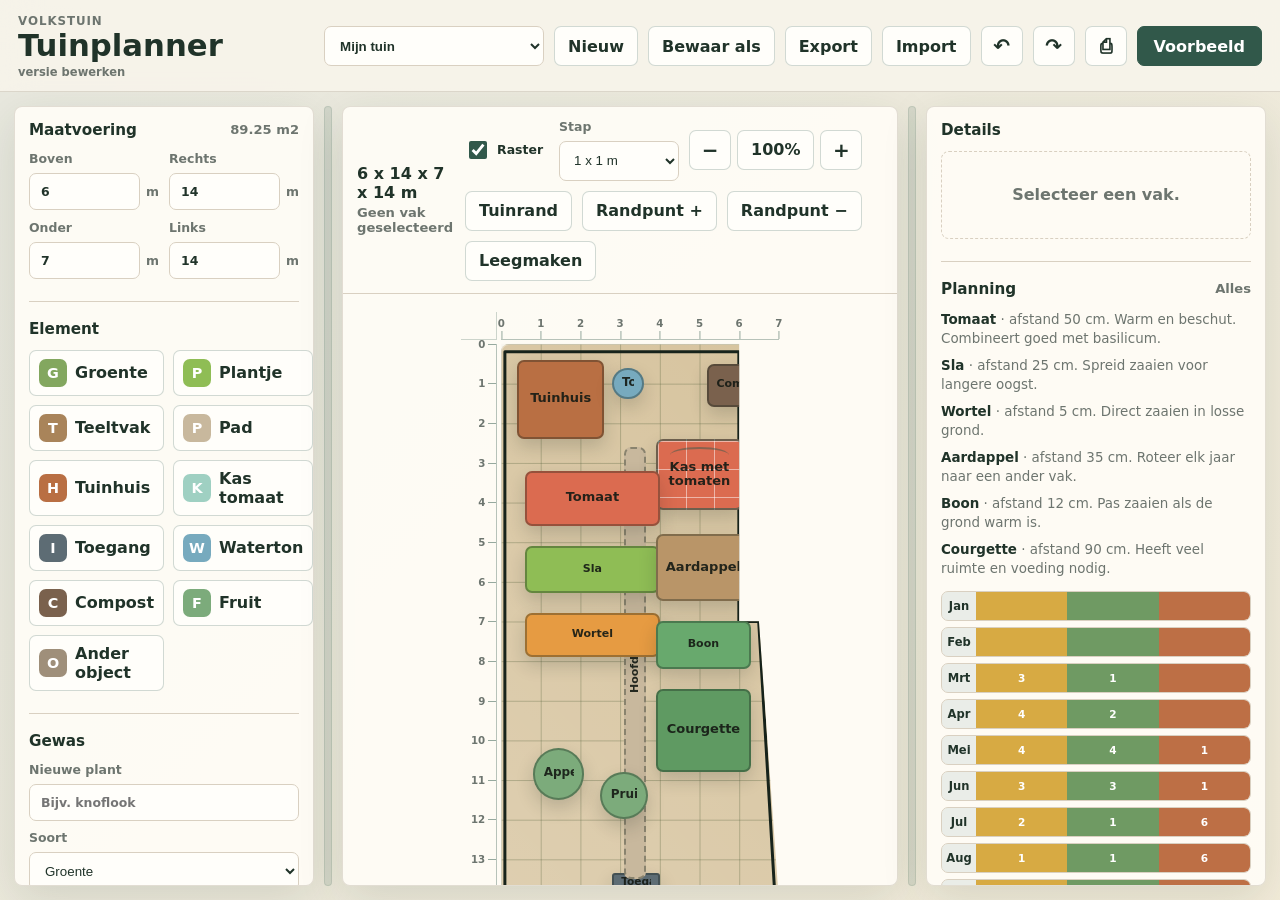
==== index.html @ d7f2db26 "Add files via upload" ====
<!doctype html>
<html lang="nl">
  <head>
    <meta charset="utf-8">
    <meta name="viewport" content="width=device-width, initial-scale=1, viewport-fit=cover">
    <meta http-equiv="Cache-Control" content="no-store">
    <meta name="apple-mobile-web-app-capable" content="yes">
    <meta name="apple-mobile-web-app-title" content="Tuinplanner">
    <meta name="theme-color" content="#31584a">
    <title>Tuinplanner</title>
    <link rel="manifest" href="manifest.webmanifest">
    <link rel="stylesheet" href="styles.css?v=20260614-ipad-startup-warning">
  </head>
  <body class="no-js">
    <div class="app">
      <header class="topbar">
        <div>
          <p class="eyebrow">Volkstuin</p>
          <h1>Tuinplanner</h1>
          <span class="version-label">versie bewerken</span>
        </div>
        <div class="top-actions">
          <select id="designSelect" class="design-select" aria-label="Ontwerp kiezen"></select>
          <button class="ghost-button" id="newDesignBtn">Nieuw</button>
          <button class="ghost-button" id="saveAsBtn">Bewaar als</button>
          <button class="ghost-button" id="exportBtn">Export</button>
          <button class="ghost-button" id="importBtn">Import</button>
          <input id="importFile" type="file" accept="application/json,.json" hidden>
          <button class="icon-button" id="undoBtn" title="Ongedaan maken" aria-label="Ongedaan maken">↶</button>
          <button class="icon-button" id="redoBtn" title="Opnieuw" aria-label="Opnieuw">↷</button>
          <button class="icon-button" id="printBtn" title="Afdrukken" aria-label="Afdrukken">⎙</button>
          <button class="primary-button" id="sampleBtn">Voorbeeld</button>
        </div>
      </header>

      <div class="runtime-warning" id="runtimeWarning">
        Deze weergave is alleen een voorvertoning. De planner kan hier niet goed bewerken. Open de app in Safari via een webadres om maatvoering, basisvormen en lijsten te gebruiken.
      </div>

      <main class="workspace">
        <aside class="panel tools-panel" aria-label="Gereedschap">
          <section>
            <div class="section-head">
              <h2>Maatvoering</h2>
              <span id="areaLabel">0 m2</span>
            </div>
            <div class="field-grid">
              <label>
                Boven
                <span>
                  <input id="gardenTop" type="number" min="1" max="60" step="0.5" value="6">
                  m
                </span>
              </label>
              <label>
                Rechts
                <span>
                  <input id="gardenRight" type="number" min="1" max="80" step="0.5" value="14">
                  m
                </span>
              </label>
              <label>
                Onder
                <span>
                  <input id="gardenBottom" type="number" min="1" max="60" step="0.5" value="7">
                  m
                </span>
              </label>
              <label>
                Links
                <span>
                  <input id="gardenLeft" type="number" min="1" max="80" step="0.5" value="14">
                  m
                </span>
              </label>
            </div>
          </section>

          <section>
            <div class="section-head">
              <h2>Element</h2>
            </div>
            <div class="tool-grid" id="toolGrid"></div>
          </section>

          <section>
            <div class="section-head">
              <h2>Gewas</h2>
            </div>
            <div class="add-crop">
              <label>
                Nieuwe plant
                <input id="newCropName" type="text" placeholder="Bijv. knoflook">
              </label>
              <label>
                Soort
                <select id="newCropKind">
                  <option value="crop">Groente</option>
                  <option value="fruit">Fruit</option>
                  <option value="herb">Kruid</option>
                </select>
              </label>
              <div class="field-grid">
                <label>
                  Zaaien
                  <input id="newCropSow" type="text" placeholder="3-4">
                </label>
                <label>
                  Oogst
                  <input id="newCropHarvest" type="text" placeholder="7-8">
                </label>
              </div>
              <button id="addCropBtn" class="ghost-button">Voeg toe</button>
            </div>
            <h3 class="list-title">Groente</h3>
            <div class="crop-list" id="cropList"></div>
          </section>

          <section>
            <div class="section-head">
              <h2>Fruit</h2>
            </div>
            <div class="crop-list fruit-list" id="fruitList"></div>
          </section>

          <section>
            <div class="section-head">
              <h2>Kruiden</h2>
            </div>
            <div class="crop-list herb-list" id="herbList"></div>
          </section>
        </aside>

        <div class="splitter splitter-left" id="leftSplitter" aria-hidden="true"></div>

        <section class="canvas-panel">
          <div class="board-toolbar">
            <div>
              <strong id="gardenTitle">Moestuin</strong>
              <span id="selectionSummary">Geen vak geselecteerd</span>
            </div>
            <div class="board-actions">
              <label class="toggle">
                <input id="snapToggle" type="checkbox" checked>
                <span>Raster</span>
              </label>
              <label class="select-label">
                Stap
                <select id="gridSize">
                  <option value="2x1">2 x 1 m</option>
                  <option value="1x1" selected>1 x 1 m</option>
                  <option value="0.5x0.5">0,5 x 0,5 m</option>
                </select>
              </label>
              <div class="zoom-controls" aria-label="Zoom">
                <button id="zoomOutBtn" class="icon-button" title="Uitzoomen" aria-label="Uitzoomen">−</button>
                <button id="zoomResetBtn" class="ghost-button">100%</button>
                <button id="zoomInBtn" class="icon-button" title="Inzoomen" aria-label="Inzoomen">+</button>
              </div>
              <button id="boundaryEditBtn" class="ghost-button" type="button">Tuinrand</button>
              <button id="addBoundaryPointBtn" class="ghost-button">Randpunt +</button>
              <button id="removeBoundaryPointBtn" class="ghost-button">Randpunt −</button>
              <button id="clearBtn" class="ghost-button">Leegmaken</button>
            </div>
          </div>
          <div class="board-shell">
            <div class="board-measure">
              <div class="ruler-corner"></div>
              <div id="rulerTop" class="ruler ruler-top" aria-hidden="true"></div>
              <div id="rulerLeft" class="ruler ruler-left" aria-hidden="true"></div>
              <div id="gardenBoard" class="garden-board" aria-label="Tuinontwerp"></div>
            </div>
            <div id="printTitle" class="print-title" aria-hidden="true">Tuinplanner</div>
          </div>
        </section>

        <div class="splitter splitter-right" id="rightSplitter" aria-hidden="true"></div>

        <aside class="panel details-panel" aria-label="Details">
          <section>
            <div class="section-head">
              <h2>Details</h2>
            </div>
            <div id="emptyDetails" class="empty-state">Selecteer een vak.</div>
            <div id="detailsForm" class="details-form" hidden>
              <label>
                Naam
                <input id="itemLabel" type="text">
              </label>
              <div class="field-grid">
                <label>
                  X
                  <span><input id="itemX" type="number" min="0" step="0.1"> m</span>
                </label>
                <label>
                  Y
                  <span><input id="itemY" type="number" min="0" step="0.1"> m</span>
                </label>
                <label>
                  Breedte
                  <span><input id="itemW" type="number" min="0.1" step="0.1"> m</span>
                </label>
                <label>
                  Lengte
                  <span><input id="itemH" type="number" min="0.1" step="0.1"> m</span>
                </label>
                <label>
                  Hoek
                  <span><input id="itemRotation" type="number" step="1"> °</span>
                </label>
                <label>
                  Kleur
                  <input id="itemColor" type="color">
                </label>
                <label>
                  Vorm
                  <select id="itemShape">
                    <option value="rect">Rechthoek</option>
                    <option value="circle">Rond</option>
                    <option value="triangle">Driehoek</option>
                    <option value="free">Vrije vorm</option>
                    <option value="greenhouse">Kas</option>
                  </select>
                </label>
              </div>
              <div class="freeform-actions">
                <button id="addPointBtn" class="ghost-button">Punt erbij</button>
                <button id="removePointBtn" class="ghost-button">Punt weg</button>
                <button id="drawShapeBtn" class="ghost-button">Teken vorm</button>
              </div>
              <label>
                Notities
                <textarea id="itemNotes" rows="3"></textarea>
              </label>
              <button id="openGreenhouseBtn" class="primary-button" hidden>Open kas</button>
              <details class="actions-menu">
                <summary>Bewerken</summary>
                <div class="rotation-controls">
                  <button id="rotateLeftBtn" class="ghost-button">-5°</button>
                  <button id="rotateBtn" class="ghost-button">+90°</button>
                  <button id="rotateRightBtn" class="ghost-button">+5°</button>
                </div>
                <div class="parallel-controls">
                  <button id="parallelTopBtn" class="ghost-button">Boven</button>
                  <button id="parallelLeftBtn" class="ghost-button">Links</button>
                  <button id="parallelRightBtn" class="ghost-button">Rechts</button>
                  <button id="parallelBottomBtn" class="ghost-button">Onder</button>
                </div>
                <div class="detail-actions">
                  <button id="copyBtn" class="ghost-button">Kopieer</button>
                  <button id="cutBtn" class="ghost-button">Knip</button>
                  <button id="pasteBtn" class="ghost-button">Plak</button>
                  <button id="duplicateBtn" class="ghost-button">Dupliceer</button>
                  <button id="deleteBtn" class="danger-button">Verwijder</button>
                </div>
              </details>
              <div class="shortcut-note">
                ⌘Z · ⇧⌘Z · ⌘C · ⌘X · ⌘V
              </div>
            </div>
          </section>

          <section>
            <div class="section-head">
              <h2>Planning</h2>
              <span id="planningMode">Alles</span>
            </div>
            <div id="cropInfo" class="crop-info"></div>
            <div class="calendar" id="calendar"></div>
          </section>
        </aside>
      </main>
    </div>

    <div id="greenhouseModal" class="modal-backdrop" hidden>
      <section class="greenhouse-window" aria-label="Kasindeling">
        <header class="modal-head">
          <div>
            <p class="eyebrow">Kas</p>
            <h2 id="greenhouseTitle">Kasindeling</h2>
          </div>
          <button class="icon-button" id="closeGreenhouseBtn" title="Sluiten" aria-label="Sluiten">×</button>
        </header>
        <div class="greenhouse-body">
          <aside class="greenhouse-tools">
            <div class="section-head">
              <h2>Planten</h2>
            </div>
            <div id="greenhouseCropList" class="crop-list"></div>
            <div class="detail-actions">
              <button id="deleteGreenhousePlantBtn" class="danger-button">Verwijder plant</button>
            </div>
          </aside>
          <div class="greenhouse-board-wrap">
            <div id="greenhouseBoard" class="greenhouse-board" aria-label="Kasbord"></div>
          </div>
        </div>
      </section>
    </div>

    <script src="app.js?v=20260614-ipad-startup-warning"></script>
  </body>
</html>
---- styles.css ----
:root {
  --paper: #f7f4eb;
  --panel: #fffdf7;
  --ink: #203329;
  --muted: #6d756f;
  --line: #d9d0c1;
  --green: #31584a;
  --green-2: #6f9a63;
  --clay: #bd6f45;
  --water: #5c94a8;
  --gold: #d7aa43;
  --danger: #a23a2c;
  --shadow: 0 14px 45px rgba(32, 51, 41, 0.13);
}

* {
  box-sizing: border-box;
}

[hidden] {
  display: none !important;
}

html,
body {
  height: 100%;
}

body {
  margin: 0;
  background:
    linear-gradient(135deg, rgba(49, 88, 74, 0.08), rgba(215, 170, 67, 0.1)),
    var(--paper);
  color: var(--ink);
  font-family: Inter, ui-sans-serif, system-ui, -apple-system, BlinkMacSystemFont, "Segoe UI", sans-serif;
  letter-spacing: 0;
  overflow: hidden;
}

button,
input,
textarea {
  font: inherit;
}

button {
  touch-action: manipulation;
  -webkit-user-select: none;
  user-select: none;
}

.app {
  height: 100%;
  display: grid;
  grid-template-rows: auto auto 1fr;
}

.runtime-warning {
  margin: 10px max(14px, env(safe-area-inset-right)) 0 max(14px, env(safe-area-inset-left));
  padding: 12px 14px;
  border: 1px solid rgba(162, 58, 44, 0.24);
  border-radius: 8px;
  background: #fff3df;
  color: #653023;
  font-size: 0.9rem;
  font-weight: 800;
}

.js-ready .runtime-warning {
  display: none;
}

.topbar {
  min-height: 78px;
  padding: 14px max(18px, env(safe-area-inset-left)) 12px max(18px, env(safe-area-inset-right));
  display: flex;
  align-items: center;
  justify-content: space-between;
  gap: 18px;
  background: rgba(247, 244, 235, 0.88);
  border-bottom: 1px solid rgba(99, 82, 63, 0.18);
  backdrop-filter: blur(18px);
}

.eyebrow {
  margin: 0 0 2px;
  color: var(--muted);
  font-size: 0.74rem;
  text-transform: uppercase;
  font-weight: 800;
  letter-spacing: 0.08em;
}

.version-label {
  display: block;
  margin-top: 4px;
  color: var(--muted);
  font-size: 0.72rem;
  font-weight: 800;
}

h1,
h2 {
  margin: 0;
  letter-spacing: 0;
}

h1 {
  font-size: clamp(1.55rem, 2.4vw, 2.3rem);
  line-height: 1;
}

h2 {
  font-size: 0.95rem;
}

.list-title {
  margin: 14px 0 9px;
  color: var(--muted);
  font-size: 0.78rem;
  text-transform: uppercase;
  font-weight: 850;
  letter-spacing: 0.06em;
}

.top-actions,
.board-actions,
.detail-actions,
.rotation-controls,
.parallel-controls {
  display: flex;
  align-items: center;
  gap: 10px;
  flex-wrap: wrap;
}

.zoom-controls {
  display: flex;
  align-items: center;
  gap: 6px;
}

.ghost-button[data-active="true"] {
  border-color: #17231b;
  background: #31584a;
  color: #fffdf7;
}

.zoom-controls .ghost-button {
  min-width: 62px;
}

.workspace {
  min-height: 0;
  display: grid;
  grid-template-columns: minmax(220px, var(--tools-width, 300px)) 8px minmax(420px, 1fr) 8px minmax(240px, var(--details-width, 340px));
  gap: 10px;
  padding: 14px max(14px, env(safe-area-inset-right)) max(14px, env(safe-area-inset-bottom)) max(14px, env(safe-area-inset-left));
}

.panel,
.canvas-panel {
  min-height: 0;
  background: rgba(255, 253, 247, 0.9);
  border: 1px solid rgba(99, 82, 63, 0.18);
  box-shadow: var(--shadow);
}

.panel {
  border-radius: 8px;
  overflow: auto;
  padding: 14px;
}

.panel section + section {
  margin-top: 22px;
  padding-top: 18px;
  border-top: 1px solid var(--line);
}

.canvas-panel {
  border-radius: 8px;
  display: grid;
  grid-template-rows: auto 1fr;
  overflow: hidden;
}

.splitter {
  align-self: stretch;
  border-radius: 8px;
  background: rgba(49, 88, 74, 0.12);
  border: 1px solid rgba(49, 88, 74, 0.12);
  cursor: col-resize;
  touch-action: none;
}

.splitter:hover,
body[data-resizing="true"] .splitter {
  background: rgba(49, 88, 74, 0.28);
}

.section-head {
  display: flex;
  align-items: center;
  justify-content: space-between;
  gap: 12px;
  margin-bottom: 12px;
}

.section-head span,
#selectionSummary {
  color: var(--muted);
  font-size: 0.82rem;
  font-weight: 650;
}

.field-grid {
  display: grid;
  grid-template-columns: 1fr 1fr;
  gap: 10px;
}

label {
  display: grid;
  gap: 7px;
  color: var(--muted);
  font-size: 0.78rem;
  font-weight: 750;
}

label span {
  display: grid;
  grid-template-columns: 1fr auto;
  align-items: center;
  gap: 6px;
}

input,
textarea,
select {
  min-width: 0;
  width: 100%;
  border: 1px solid var(--line);
  border-radius: 7px;
  background: #fffefa;
  color: var(--ink);
  padding: 10px 11px;
  outline: none;
}

input:focus,
textarea:focus,
select:focus {
  border-color: var(--green-2);
  box-shadow: 0 0 0 3px rgba(111, 154, 99, 0.18);
}

textarea {
  resize: vertical;
}

input[type="color"] {
  min-height: 42px;
  padding: 4px;
}

.icon-button,
.primary-button,
.ghost-button,
.danger-button,
.tool-button,
.crop-button {
  border: 1px solid rgba(49, 88, 74, 0.22);
  border-radius: 7px;
  cursor: pointer;
  min-height: 40px;
  background: #fffefa;
  color: var(--ink);
  font-weight: 800;
}

.icon-button {
  width: 42px;
  font-size: 1.25rem;
}

.design-select {
  min-height: 40px;
  width: min(220px, 32vw);
  font-weight: 800;
}

.primary-button {
  padding: 0 16px;
  background: var(--green);
  color: white;
  border-color: var(--green);
}

.ghost-button,
.danger-button {
  padding: 0 13px;
}

.danger-button {
  color: white;
  background: var(--danger);
  border-color: var(--danger);
}

.tool-grid {
  display: grid;
  grid-template-columns: 1fr 1fr;
  gap: 9px;
}

.tool-button {
  display: grid;
  grid-template-columns: 28px 1fr;
  align-items: center;
  gap: 8px;
  padding: 8px 9px;
  text-align: left;
}

.tool-button[data-active="true"],
.crop-button[data-active="true"],
.ghost-button[data-active="true"] {
  background: #e7f0e3;
  border-color: var(--green-2);
  box-shadow: inset 0 0 0 1px rgba(111, 154, 99, 0.45);
}

body[data-palette-dragging="true"] .garden-board {
  outline: 3px solid rgba(49, 88, 74, 0.35);
  outline-offset: 6px;
}

.tool-icon {
  width: 28px;
  height: 28px;
  display: grid;
  place-items: center;
  border-radius: 7px;
  color: white;
  font-size: 0.9rem;
}

.crop-list {
  display: grid;
  gap: 8px;
}

.add-crop {
  display: grid;
  gap: 9px;
  margin-bottom: 12px;
  padding-bottom: 12px;
  border-bottom: 1px solid var(--line);
}

.add-crop .ghost-button {
  width: 100%;
}

.crop-button {
  display: grid;
  grid-template-columns: 14px minmax(0, 1fr);
  align-items: center;
  gap: 9px;
  padding: 10px;
}

.crop-dot {
  width: 14px;
  height: 14px;
  border-radius: 99px;
  background: var(--crop);
}

.crop-name {
  overflow: hidden;
  text-overflow: ellipsis;
  white-space: nowrap;
}

.crop-button small {
  grid-column: 2;
  display: flex;
  flex-wrap: wrap;
  gap: 4px 10px;
  color: var(--muted);
  font-size: 0.72rem;
  line-height: 1.25;
}

.board-toolbar {
  min-height: 62px;
  display: flex;
  align-items: center;
  justify-content: space-between;
  gap: 12px;
  padding: 12px 14px;
  border-bottom: 1px solid var(--line);
}

.board-toolbar > div:first-child {
  display: grid;
  gap: 3px;
}

.toggle {
  display: flex;
  align-items: center;
  grid-template-columns: none;
  gap: 7px;
  min-height: 40px;
  color: var(--ink);
}

.toggle input {
  width: 18px;
  height: 18px;
  accent-color: var(--green);
}

.select-label {
  min-width: 120px;
  max-width: 150px;
}

.select-label select {
  min-height: 40px;
  padding: 8px 10px;
}

.board-shell {
  min-height: 0;
  display: grid;
  place-items: center;
  padding: 18px;
  overflow: auto;
}

.print-title {
  display: none;
}

.board-measure {
  display: grid;
  grid-template-columns: 36px var(--board-width, min(100%, 520px));
  grid-template-rows: 28px var(--board-height, auto);
  align-items: stretch;
  justify-items: stretch;
  gap: 4px;
}

.ruler-corner {
  border-right: 1px solid rgba(49, 88, 74, 0.24);
  border-bottom: 1px solid rgba(49, 88, 74, 0.24);
}

.ruler {
  position: relative;
  color: var(--muted);
  font-size: 0.64rem;
  font-weight: 900;
  user-select: none;
  -webkit-user-select: none;
}

.ruler-top {
  width: var(--board-width, 520px);
  border-bottom: 1px solid rgba(49, 88, 74, 0.35);
}

.ruler-left {
  height: var(--board-height, 520px);
  border-right: 1px solid rgba(49, 88, 74, 0.35);
}

.ruler-tick {
  position: absolute;
}

.ruler-top .ruler-tick {
  bottom: 0;
  transform: translateX(-50%);
}

.ruler-left .ruler-tick {
  right: 0;
  transform: translateY(-50%);
}

.ruler-tick i {
  position: absolute;
  background: rgba(49, 88, 74, 0.5);
}

.ruler-top .ruler-tick i {
  left: 50%;
  bottom: 0;
  width: 1px;
  height: 8px;
}

.ruler-left .ruler-tick i {
  right: 0;
  top: 50%;
  width: 8px;
  height: 1px;
}

.ruler-top .ruler-tick b {
  display: block;
  padding-bottom: 10px;
}

.ruler-left .ruler-tick b {
  display: block;
  padding-right: 11px;
}

.garden-board {
  width: var(--board-width, min(100%, 520px));
  height: var(--board-height, auto);
  max-width: 100%;
  max-height: 100%;
  aspect-ratio: var(--garden-ratio, 1 / 1);
  position: relative;
  border: 0;
  border-radius: 8px;
  background-color: #d7c49f;
  background-image:
    linear-gradient(rgba(81, 96, 57, 0.32) 1px, transparent 1px),
    linear-gradient(90deg, rgba(81, 96, 57, 0.32) 1px, transparent 1px),
    linear-gradient(45deg, rgba(255, 255, 255, 0.18), rgba(255, 255, 255, 0));
  background-size: var(--grid-x-size, 10%) var(--grid-y-size, 10%), var(--grid-x-size, 10%) var(--grid-y-size, 10%), 100% 100%;
  box-shadow: inset 0 0 0 1px rgba(255, 255, 255, 0.35), 0 12px 28px rgba(34, 43, 33, 0.22);
  clip-path: var(--garden-clip, polygon(0 0, 100% 0, 100% 100%, 0 100%));
  touch-action: none;
  -webkit-user-select: none;
  overflow: hidden;
}

.garden-outline {
  position: absolute;
  inset: 0;
  display: block;
  width: 100%;
  height: 100%;
  z-index: 1;
  overflow: visible;
  pointer-events: none;
}

.garden-outline path {
  fill: transparent;
  stroke: #17231b;
  stroke-width: 3;
  stroke-linejoin: round;
  stroke-linecap: round;
  vector-effect: non-scaling-stroke;
}

.garden-board[data-grid="false"] {
  background-image: linear-gradient(45deg, rgba(255, 255, 255, 0.18), rgba(255, 255, 255, 0));
}

.plot-item {
  appearance: none;
  -webkit-appearance: none;
  position: absolute;
  display: grid;
  grid-template-rows: auto 1fr auto;
  gap: 2px;
  min-width: 0;
  min-height: 0;
  padding: 7px;
  border: 2px solid rgba(20, 32, 25, 0.35);
  border-radius: 7px;
  background: var(--item-color);
  color: rgba(22, 27, 21, 0.92);
  box-shadow: 0 8px 18px rgba(23, 34, 28, 0.18);
  cursor: grab;
  transform: rotate(var(--rotation, 0deg));
  user-select: none;
  -webkit-user-select: none;
  overflow: hidden;
  touch-action: none;
  z-index: 2;
}

.plot-item[data-selected="true"] {
  border-color: #17231b;
  box-shadow: 0 0 0 3px rgba(255, 253, 247, 0.9), 0 10px 24px rgba(23, 34, 28, 0.26);
  z-index: 20;
}

.plot-item[data-drawing="true"] {
  background: rgba(255, 253, 247, 0.36) !important;
  border: 2px dashed rgba(23, 35, 27, 0.55) !important;
  border-radius: 10px;
  box-shadow: none;
  padding: 7px;
  overflow: hidden;
}

.plot-item[data-drawing="true"]::before,
.plot-item[data-drawing="true"]::after {
  content: none !important;
  display: none !important;
}

.plot-item[data-drawing="true"] .plot-name,
.plot-item[data-drawing="true"] .plot-meta {
  opacity: 0.35;
}

.plot-item[data-type="path"] {
  border-style: dashed;
  box-shadow: none;
}

.plot-item[data-type="ridge"],
.plot-item[data-shape="ridge"] {
  border-radius: 999px;
  border-style: solid;
  box-shadow: none;
}

.plot-item[data-type="gate"] {
  min-height: 0;
  border-radius: 3px;
}

.plot-item[data-shape="circle"] {
  border-radius: 999px;
  place-items: center;
  grid-template-rows: 1fr;
  aspect-ratio: 1 / 1;
}

.plot-item[data-shape="circle"] .plot-name {
  align-self: center;
  justify-self: center;
  max-width: 90%;
  text-align: center;
  white-space: normal;
}

.plot-item[data-type="plant"] {
  border-radius: 999px;
  place-items: center;
  grid-template-rows: 1fr;
  padding: 4px;
}

.plot-item[data-type="plant"] .plot-meta {
  display: none;
}

.plot-item[data-type="plant"] .plot-name {
  max-width: 92%;
  font-weight: 900;
}

.plot-item[data-shape="greenhouse"] {
  background:
    linear-gradient(90deg, rgba(255, 255, 255, 0.5) 1px, transparent 1px),
    linear-gradient(rgba(255, 255, 255, 0.5) 1px, transparent 1px),
    var(--item-color);
  background-size: 28px 100%, 100% 28px, 100% 100%;
  border-color: rgba(37, 88, 76, 0.6);
}

.plot-item[data-shape="greenhouse"]::before {
  content: "";
  position: absolute;
  inset: 6px 12px auto;
  height: 14px;
  border-top: 2px solid rgba(37, 88, 76, 0.45);
  border-radius: 50% 50% 0 0;
}

.plot-item[data-shape="triangle"] {
  background: transparent;
  border-color: transparent;
  border-radius: 0;
  padding-top: 26%;
  overflow: visible;
}

.plot-item[data-shape="triangle"]::after {
  content: "";
  position: absolute;
  inset: 3px;
  z-index: 0;
  clip-path: polygon(50% 0%, 100% 100%, 0% 100%);
  background: var(--item-color);
  border: 2px solid rgba(20, 32, 25, 0.35);
  box-shadow: 0 8px 18px rgba(23, 34, 28, 0.18);
}

.plot-item[data-shape="triangle"] > * {
  z-index: 1;
}

.plot-item[data-shape="triangle"][data-selected="true"]::after {
  border-color: #17231b;
}

.plot-item[data-shape="free"] {
  background: transparent;
  border-color: transparent;
  box-shadow: none;
  overflow: visible;
}

.free-shape {
  position: absolute;
  inset: 0;
  display: block;
  width: 100%;
  height: 100%;
  z-index: 0;
  overflow: visible;
  pointer-events: none;
}

.free-shape .free-fill {
  fill: var(--item-color);
  stroke: #17231b;
  stroke-width: 4;
  paint-order: stroke fill;
  vector-effect: non-scaling-stroke;
  stroke-linejoin: round;
  stroke-linecap: round;
}

.plot-item[data-shape="free"]::after {
  content: none;
}

.plot-item[data-shape="free"][data-selected="true"] .free-shape .free-fill {
  stroke: #17231b;
  stroke-width: 5;
}

.plot-item[data-shape="free"] > * {
  z-index: 1;
}

.plot-item[data-shape="free"][data-free-rect="true"] {
  background: var(--item-color);
  border-color: rgba(20, 32, 25, 0.35);
  border-radius: 12px !important;
  box-shadow: 0 8px 18px rgba(23, 34, 28, 0.18);
  overflow: visible;
}

.plot-item[data-shape="free"][data-free-rect="true"][data-selected="true"] {
  border-color: #17231b;
  box-shadow: 0 0 0 3px rgba(255, 253, 247, 0.9), 0 10px 24px rgba(23, 34, 28, 0.26);
}

.plot-name {
  width: 100%;
  display: -webkit-box;
  -webkit-box-orient: vertical;
  -webkit-line-clamp: var(--label-lines, 1);
  font-size: var(--label-size, clamp(0.68rem, 1.35vw, 0.92rem));
  line-height: 1.08;
  font-weight: 900;
  overflow: hidden;
  text-overflow: ellipsis;
  white-space: normal;
  text-align: center;
}

.plot-meta {
  align-self: end;
  color: rgba(22, 27, 21, 0.68);
  font-size: clamp(0.58rem, 1.1vw, 0.74rem);
  font-weight: 800;
}

.plot-item[data-compact-label="true"] {
  grid-template-rows: 1fr;
  place-items: center;
}

.plot-item[data-compact-label="true"] .plot-meta,
.plot-item[data-tiny-label="true"] .plot-meta,
.plot-item[data-circle-label="true"] .plot-meta {
  display: none;
}

.plot-item[data-circle-label="true"] {
  grid-template-rows: 1fr;
  place-items: center;
}

.plot-item[data-vertical-label="true"] .plot-name {
  position: absolute;
  left: 50%;
  top: 50%;
  width: max-content;
  max-width: none;
  display: block;
  white-space: nowrap;
  writing-mode: horizontal-tb;
  -webkit-line-clamp: unset;
  transform: translate(-50%, -50%) rotate(-90deg);
  transform-origin: center;
}

.resize-handle {
  position: absolute;
  width: 26px;
  height: 26px;
  display: none;
  z-index: 3;
}

.shape-point,
.boundary-point {
  position: absolute;
  z-index: 35;
  width: 18px;
  height: 18px;
  border: 2px solid #fffdf7;
  border-radius: 999px;
  background: #31584a;
  box-shadow: 0 3px 10px rgba(20, 32, 25, 0.28);
  cursor: grab;
  touch-action: none;
  transform: translate(-50%, -50%);
}

.shape-point {
  background: #d7aa43;
}

.shape-point[data-selected="true"] {
  background: #31584a;
  transform: translate(-50%, -50%) scale(1.18);
}

.boundary-point {
  background: #5c94a8;
}

.boundary-point[data-selected="true"] {
  background: #17231b;
  transform: translate(-50%, -50%) scale(1.18);
}

.garden-board[data-mode="select"] .plot-item[data-selected="true"]:not([data-shape="free"]) .resize-handle {
  display: block;
}

.plot-item[data-shape="free"][data-selected="true"] .resize-handle,
.garden-board[data-mode="boundary"] .plot-item[data-selected="true"] .resize-handle,
.garden-board[data-mode="place"] .plot-item[data-selected="true"] .resize-handle {
  display: none;
}

.resize-nw {
  left: -2px;
  top: -2px;
  cursor: nwse-resize;
}

.resize-ne {
  right: -2px;
  top: -2px;
  cursor: nesw-resize;
}

.resize-sw {
  left: -2px;
  bottom: -2px;
  cursor: nesw-resize;
}

.resize-se {
  right: -2px;
  bottom: -2px;
  cursor: nwse-resize;
}

.resize-handle::after {
  content: "";
  position: absolute;
  inset: 7px;
  border-radius: 99px;
  background: #fffefa;
  border: 2px solid rgba(22, 27, 21, 0.75);
}

.empty-state {
  min-height: 88px;
  display: grid;
  place-items: center;
  border: 1px dashed var(--line);
  border-radius: 8px;
  color: var(--muted);
  font-weight: 750;
}

.details-form {
  display: grid;
  gap: 12px;
}

.actions-menu {
  border: 1px solid var(--line);
  border-radius: 8px;
  background: #fffefa;
  overflow: hidden;
}

.actions-menu summary {
  min-height: 40px;
  display: flex;
  align-items: center;
  padding: 0 12px;
  cursor: pointer;
  color: var(--ink);
  font-weight: 850;
}

.actions-menu > div {
  padding: 0 12px 12px;
}

.shortcut-note {
  color: var(--muted);
  font-size: 0.72rem;
  font-weight: 800;
}

.rotation-controls,
.parallel-controls {
  gap: 8px;
}

.rotation-controls .ghost-button,
.parallel-controls .ghost-button {
  min-height: 36px;
  padding: 0 10px;
}

.crop-info {
  display: grid;
  gap: 7px;
  margin-bottom: 12px;
  color: var(--muted);
  font-size: 0.84rem;
  line-height: 1.45;
}

.crop-info strong {
  color: var(--ink);
}

.calendar {
  display: grid;
  gap: 6px;
}

.month-row {
  display: grid;
  grid-template-columns: 34px repeat(3, 1fr);
  align-items: stretch;
  min-height: 30px;
  border-radius: 7px;
  overflow: hidden;
  border: 1px solid var(--line);
  background: #fffefa;
}

.month-name {
  display: grid;
  place-items: center;
  background: rgba(49, 88, 74, 0.1);
  font-size: 0.72rem;
  font-weight: 900;
}

.phase {
  display: grid;
  place-items: center;
  min-width: 0;
  padding: 0 2px;
  color: white;
  font-size: 0.66rem;
  font-weight: 900;
  text-align: center;
}

.phase:empty {
  background: transparent;
}

.phase.sow {
  background: var(--gold);
}

.phase.plant {
  background: var(--green-2);
}

.phase.harvest {
  background: var(--clay);
}

.modal-backdrop {
  position: fixed;
  inset: 0;
  z-index: 100;
  display: grid;
  place-items: center;
  padding: max(18px, env(safe-area-inset-top)) max(18px, env(safe-area-inset-right)) max(18px, env(safe-area-inset-bottom)) max(18px, env(safe-area-inset-left));
  background: rgba(32, 51, 41, 0.35);
  backdrop-filter: blur(10px);
}

.greenhouse-window {
  width: min(980px, 100%);
  height: min(720px, 100%);
  min-height: 460px;
  display: grid;
  grid-template-rows: auto 1fr;
  background: var(--panel);
  border: 1px solid rgba(99, 82, 63, 0.22);
  border-radius: 8px;
  box-shadow: 0 22px 70px rgba(20, 32, 25, 0.28);
  overflow: hidden;
}

.modal-head {
  display: flex;
  align-items: center;
  justify-content: space-between;
  gap: 14px;
  padding: 14px;
  border-bottom: 1px solid var(--line);
}

.greenhouse-body {
  min-height: 0;
  display: grid;
  grid-template-columns: 250px 1fr;
}

.greenhouse-tools {
  min-height: 0;
  overflow: auto;
  padding: 14px;
  border-right: 1px solid var(--line);
}

.greenhouse-tools .detail-actions {
  margin-top: 14px;
}

.greenhouse-board-wrap {
  min-height: 0;
  display: grid;
  place-items: center;
  padding: 18px;
  background:
    linear-gradient(rgba(92, 148, 168, 0.12), rgba(111, 154, 99, 0.12)),
    #eef5ed;
}

.greenhouse-board {
  position: relative;
  width: var(--greenhouse-width, min(100%, 680px));
  height: var(--greenhouse-height, auto);
  aspect-ratio: var(--greenhouse-ratio, 4 / 3);
  max-height: 100%;
  border: 2px solid rgba(37, 88, 76, 0.7);
  border-radius: 8px;
  background-color: rgba(255, 255, 255, 0.52);
  background-image:
    linear-gradient(rgba(37, 88, 76, 0.18) 1px, transparent 1px),
    linear-gradient(90deg, rgba(37, 88, 76, 0.18) 1px, transparent 1px);
  background-size: 12.5% 12.5%;
  overflow: hidden;
  touch-action: none;
  -webkit-user-select: none;
}

.greenhouse-plant {
  position: absolute;
  width: 34px;
  height: 34px;
  margin: -17px 0 0 -17px;
  display: grid;
  place-items: center;
  border-radius: 999px;
  border: 2px solid rgba(20, 32, 25, 0.32);
  background: var(--plant-color);
  color: rgba(22, 27, 21, 0.9);
  font-size: 0.68rem;
  font-weight: 900;
  cursor: grab;
  touch-action: none;
  -webkit-user-select: none;
}

.greenhouse-plant[data-selected="true"] {
  box-shadow: 0 0 0 4px rgba(255, 253, 247, 0.95), 0 7px 16px rgba(20, 32, 25, 0.22);
  z-index: 2;
}

@media (max-width: 1120px) {
  body {
    overflow: hidden;
  }

  .app {
    height: 100%;
  }

  .workspace {
    min-height: 0;
    grid-template-columns: minmax(260px, 330px) minmax(440px, 1fr);
    grid-template-rows: minmax(0, 1fr) minmax(210px, 30vh);
    grid-template-areas:
      "tools canvas"
      "details details";
  }

  .splitter {
    display: none;
  }

  .tools-panel {
    grid-area: tools;
  }

  .canvas-panel {
    grid-area: canvas;
    min-height: 0;
  }

  .details-panel {
    grid-area: details;
    display: grid;
    grid-template-columns: minmax(260px, 360px) 1fr;
    gap: 18px;
  }

  .details-panel section + section {
    margin-top: 0;
    padding-top: 0;
    border-top: none;
  }

  .greenhouse-window {
    height: min(680px, 100%);
  }
}

@media (orientation: portrait) and (min-width: 761px) and (max-width: 1120px) {
  body {
    overflow: auto;
  }

  .app {
    min-height: 100%;
    height: auto;
  }

  .workspace {
    display: grid;
    grid-template-columns: 1fr;
    grid-template-rows: minmax(540px, 58vh) auto auto;
    grid-template-areas:
      "canvas"
      "tools"
      "details";
  }

  .canvas-panel {
    min-height: 0;
  }

  .tools-panel {
    display: grid;
    grid-template-columns: repeat(2, minmax(0, 1fr));
    gap: 16px;
  }

  .tools-panel section {
    min-width: 0;
  }

  .tools-panel section:nth-child(3) {
    grid-column: 1 / -1;
  }

  .tools-panel section:nth-child(3) .crop-list {
    grid-template-columns: repeat(2, minmax(0, 1fr));
  }

  .tools-panel section:nth-child(4),
  .tools-panel section:nth-child(5) {
    align-self: start;
  }

  .tools-panel section + section {
    margin-top: 0;
    padding-top: 0;
    border-top: none;
  }

  .details-panel {
    display: grid;
    grid-template-columns: minmax(320px, 420px) 1fr;
  }
}

@media (max-width: 760px) {
  html,
  body {
    height: auto;
    min-height: 100%;
    overflow: auto;
  }

  .app {
    height: auto;
    min-height: 100%;
  }

  .topbar,
  .board-toolbar {
    align-items: flex-start;
    flex-direction: column;
  }

  .workspace {
    display: flex;
    flex-direction: column;
  }

  .canvas-panel {
    min-height: 560px;
    order: -1;
  }

  .details-panel {
    display: block;
  }

  .details-panel section + section {
    margin-top: 22px;
    padding-top: 18px;
    border-top: 1px solid var(--line);
  }

  .greenhouse-body {
    grid-template-columns: 1fr;
    grid-template-rows: minmax(160px, 240px) 1fr;
  }

  .greenhouse-tools {
    border-right: none;
    border-bottom: 1px solid var(--line);
  }

  .board-shell {
    padding: 12px;
  }

  .board-measure {
    grid-template-columns: 30px var(--board-width, min(100%, 420px));
    grid-template-rows: 24px var(--board-height, auto);
  }

  .garden-board {
    width: var(--board-width, min(100%, 420px));
  }
}

@media print {
  @page {
    size: A4 landscape;
    margin: 10mm;
  }

  html,
  body {
    width: 100%;
    height: auto;
    overflow: visible;
    background: white;
    print-color-adjust: exact;
    -webkit-print-color-adjust: exact;
  }

  body * {
    visibility: hidden;
    print-color-adjust: exact;
    -webkit-print-color-adjust: exact;
  }

  .topbar,
  .tools-panel,
  .details-panel {
    display: none;
  }

  .workspace {
    display: block;
    padding: 0;
    margin: 0;
  }

  .canvas-panel {
    visibility: visible;
    box-shadow: none;
    border: none;
    background: white;
    display: block;
  }

  .board-toolbar {
    display: none;
  }

  .board-shell,
  .board-shell * {
    visibility: visible;
  }

  .board-shell {
    padding: 0;
    overflow: visible;
    display: grid;
    place-items: center;
    width: 100%;
  }

  .board-measure {
    --board-width: var(--print-board-width, 95mm);
    --board-height: var(--print-board-height, 170mm);
    margin: 0 auto;
    grid-template-columns: 10mm var(--board-width);
    grid-template-rows: 8mm var(--board-height);
    transform-origin: top center;
  }

  .garden-board {
    width: var(--board-width);
    height: var(--board-height);
  }

  .ruler-top {
    width: var(--board-width);
  }

  .ruler-left {
    height: var(--board-height);
  }

  .plot-item {
    box-shadow: none;
  }

  .plot-item[data-selected="true"] {
    box-shadow: none;
    border-color: rgba(20, 32, 25, 0.35);
  }

  .resize-handle,
  .shape-point,
  .boundary-point {
    display: none !important;
    visibility: hidden !important;
  }

  .print-title {
    visibility: visible;
    display: block;
    margin-top: 8px;
    color: #555;
    font-size: 10pt;
    text-align: center;
  }
}
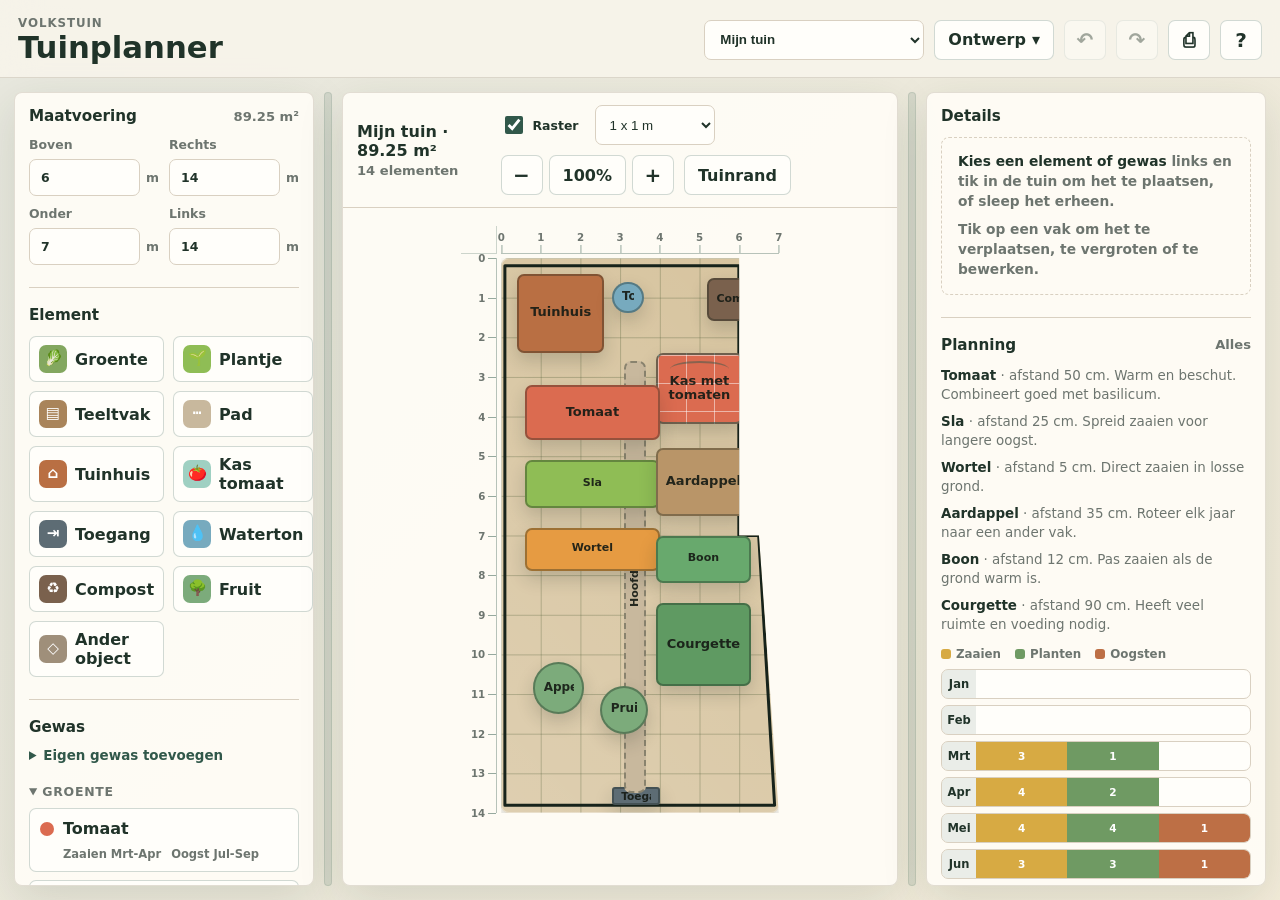
==== commit 86d372c3: "Tuinplanner: overzichtelijker, veiliger en sneller - Ontwerpmenu (nieuw, kopie, naam wijzigen, expor" ====
--- a/index.html
+++ b/index.html
@@ -9,7 +9,9 @@
     <meta name="theme-color" content="#31584a">
     <title>Tuinplanner</title>
     <link rel="manifest" href="manifest.webmanifest">
-    <link rel="stylesheet" href="styles.css?v=20260614-ipad-startup-warning">
+    <link rel="icon" href="icon.svg" type="image/svg+xml">
+    <link rel="apple-touch-icon" href="icon-180.png">
+    <link rel="stylesheet" href="styles.css?v=20261119">
   </head>
   <body class="no-js">
     <div class="app">
@@ -17,19 +19,29 @@
         <div>
           <p class="eyebrow">Volkstuin</p>
           <h1>Tuinplanner</h1>
-          <span class="version-label">versie bewerken</span>
         </div>
         <div class="top-actions">
-          <select id="designSelect" class="design-select" aria-label="Ontwerp kiezen"></select>
-          <button class="ghost-button" id="newDesignBtn">Nieuw</button>
-          <button class="ghost-button" id="saveAsBtn">Bewaar als</button>
-          <button class="ghost-button" id="exportBtn">Export</button>
-          <button class="ghost-button" id="importBtn">Import</button>
+          <select id="designSelect" class="design-select" aria-label="Ontwerp kiezen" title="Ontwerp kiezen"></select>
+          <details class="menu" id="designMenu">
+            <summary class="ghost-button">Ontwerp <span aria-hidden="true">▾</span></summary>
+            <div class="menu-list">
+              <button class="menu-item" id="newDesignBtn">Nieuw, leeg ontwerp…</button>
+              <button class="menu-item" id="saveAsBtn">Kopie bewaren als…</button>
+              <button class="menu-item" id="renameDesignBtn">Naam wijzigen…</button>
+              <hr>
+              <button class="menu-item" id="exportBtn">Exporteren als bestand</button>
+              <button class="menu-item" id="importBtn">Importeren uit bestand…</button>
+              <hr>
+              <button class="menu-item" id="sampleBtn">Voorbeeldtuin laden</button>
+              <button class="menu-item" id="clearBtn">Alle elementen weghalen</button>
+              <button class="menu-item danger" id="deleteDesignBtn">Ontwerp verwijderen…</button>
+            </div>
+          </details>
           <input id="importFile" type="file" accept="application/json,.json" hidden>
-          <button class="icon-button" id="undoBtn" title="Ongedaan maken" aria-label="Ongedaan maken">↶</button>
-          <button class="icon-button" id="redoBtn" title="Opnieuw" aria-label="Opnieuw">↷</button>
+          <button class="icon-button" id="undoBtn" title="Ongedaan maken (⌘Z)" aria-label="Ongedaan maken">↶</button>
+          <button class="icon-button" id="redoBtn" title="Opnieuw (⇧⌘Z)" aria-label="Opnieuw">↷</button>
           <button class="icon-button" id="printBtn" title="Afdrukken" aria-label="Afdrukken">⎙</button>
-          <button class="primary-button" id="sampleBtn">Voorbeeld</button>
+          <button class="icon-button" id="helpBtn" title="Sneltoetsen en tips" aria-label="Sneltoetsen en tips">?</button>
         </div>
       </header>
 
@@ -42,7 +54,7 @@
           <section>
             <div class="section-head">
               <h2>Maatvoering</h2>
-              <span id="areaLabel">0 m2</span>
+              <span id="areaLabel">0 m²</span>
             </div>
             <div class="field-grid">
               <label>
@@ -87,6 +99,8 @@
             <div class="section-head">
               <h2>Gewas</h2>
             </div>
+            <details class="fold add-fold">
+            <summary>Eigen gewas toevoegen</summary>
             <div class="add-crop">
               <label>
                 Nieuwe plant
@@ -112,22 +126,19 @@
               </div>
               <button id="addCropBtn" class="ghost-button">Voeg toe</button>
             </div>
-            <h3 class="list-title">Groente</h3>
-            <div class="crop-list" id="cropList"></div>
-          </section>
-
-          <section>
-            <div class="section-head">
-              <h2>Fruit</h2>
-            </div>
-            <div class="crop-list fruit-list" id="fruitList"></div>
-          </section>
-
-          <section>
-            <div class="section-head">
-              <h2>Kruiden</h2>
-            </div>
-            <div class="crop-list herb-list" id="herbList"></div>
+            </details>
+            <details class="fold" open>
+              <summary>Groente</summary>
+              <div class="crop-list" id="cropList"></div>
+            </details>
+            <details class="fold" open>
+              <summary>Fruit</summary>
+              <div class="crop-list fruit-list" id="fruitList"></div>
+            </details>
+            <details class="fold" open>
+              <summary>Kruiden</summary>
+              <div class="crop-list herb-list" id="herbList"></div>
+            </details>
           </section>
         </aside>
 
@@ -137,15 +148,15 @@
           <div class="board-toolbar">
             <div>
               <strong id="gardenTitle">Moestuin</strong>
-              <span id="selectionSummary">Geen vak geselecteerd</span>
+              <span id="selectionSummary">Niets geselecteerd</span>
             </div>
             <div class="board-actions">
               <label class="toggle">
                 <input id="snapToggle" type="checkbox" checked>
                 <span>Raster</span>
               </label>
-              <label class="select-label">
-                Stap
+              <label class="select-label" title="Rasterstap">
+                <span class="sr-only">Rasterstap</span>
                 <select id="gridSize">
                   <option value="2x1">2 x 1 m</option>
                   <option value="1x1" selected>1 x 1 m</option>
@@ -154,15 +165,15 @@
               </label>
               <div class="zoom-controls" aria-label="Zoom">
                 <button id="zoomOutBtn" class="icon-button" title="Uitzoomen" aria-label="Uitzoomen">−</button>
-                <button id="zoomResetBtn" class="ghost-button">100%</button>
+                <button id="zoomResetBtn" class="ghost-button" title="Passend maken (0)">100%</button>
                 <button id="zoomInBtn" class="icon-button" title="Inzoomen" aria-label="Inzoomen">+</button>
               </div>
-              <button id="boundaryEditBtn" class="ghost-button" type="button">Tuinrand</button>
-              <button id="addBoundaryPointBtn" class="ghost-button">Randpunt +</button>
-              <button id="removeBoundaryPointBtn" class="ghost-button">Randpunt −</button>
-              <button id="clearBtn" class="ghost-button">Leegmaken</button>
-            </div>
-          </div>
+              <button id="boundaryEditBtn" class="ghost-button" type="button" title="Sleep de hoekpunten om de vorm van de tuin aan te passen">Tuinrand</button>
+              <button id="addBoundaryPointBtn" class="ghost-button" hidden>Randpunt +</button>
+              <button id="removeBoundaryPointBtn" class="ghost-button" hidden>Randpunt −</button>
+            </div>
+          </div>
+          <div id="hintBar" class="hint-bar" role="status" aria-live="polite"></div>
           <div class="board-shell">
             <div class="board-measure">
               <div class="ruler-corner"></div>
@@ -181,7 +192,10 @@
             <div class="section-head">
               <h2>Details</h2>
             </div>
-            <div id="emptyDetails" class="empty-state">Selecteer een vak.</div>
+            <div id="emptyDetails" class="empty-state">
+              <p><b>Kies een element of gewas</b> links en tik in de tuin om het te plaatsen, of sleep het erheen.</p>
+              <p>Tik op een vak om het te verplaatsen, te vergroten of te bewerken.</p>
+            </div>
             <div id="detailsForm" class="details-form" hidden>
               <label>
                 Naam
@@ -233,7 +247,7 @@
                 <textarea id="itemNotes" rows="3"></textarea>
               </label>
               <button id="openGreenhouseBtn" class="primary-button" hidden>Open kas</button>
-              <details class="actions-menu">
+              <details class="actions-menu" open>
                 <summary>Bewerken</summary>
                 <div class="rotation-controls">
                   <button id="rotateLeftBtn" class="ghost-button">-5°</button>
@@ -255,7 +269,7 @@
                 </div>
               </details>
               <div class="shortcut-note">
-                ⌘Z · ⇧⌘Z · ⌘C · ⌘X · ⌘V
+                Pijltjes: verschuiven · ⌫: verwijderen · ⌘D: dupliceren · Esc: loslaten
               </div>
             </div>
           </section>
@@ -266,6 +280,7 @@
               <span id="planningMode">Alles</span>
             </div>
             <div id="cropInfo" class="crop-info"></div>
+            <div class="calendar-legend" aria-hidden="true"><span class="sow">Zaaien</span><span class="plant">Planten</span><span class="harvest">Oogsten</span></div>
             <div class="calendar" id="calendar"></div>
           </section>
         </aside>
@@ -298,6 +313,41 @@
       </section>
     </div>
 
-    <script src="app.js?v=20260614-ipad-startup-warning"></script>
+    <div id="helpModal" class="modal-backdrop" hidden>
+      <section class="help-window" aria-label="Sneltoetsen en tips">
+        <header class="modal-head">
+          <div>
+            <p class="eyebrow">Hulp</p>
+            <h2>Sneltoetsen en tips</h2>
+          </div>
+          <button class="icon-button" id="closeHelpBtn" title="Sluiten" aria-label="Sluiten">×</button>
+        </header>
+        <div class="help-body">
+          <h3>Werken in de tuin</h3>
+          <ul>
+            <li>Kies links een element of gewas en tik in de tuin, of sleep het erheen.</li>
+            <li>Sleep een vak om het te verplaatsen; sleep een hoekbolletje om het groter of kleiner te maken.</li>
+            <li>Met <b>Tuinrand</b> sleep je de hoekpunten van de tuin zelf.</li>
+            <li>Alles wordt automatisch in deze browser bewaard. Maak met <b>Ontwerp → Exporteren</b> af en toe een reservekopie.</li>
+          </ul>
+          <h3>Sneltoetsen</h3>
+          <table>
+            <tr><td><kbd>⌘</kbd> <kbd>Z</kbd></td><td>Ongedaan maken</td></tr>
+            <tr><td><kbd>⇧</kbd> <kbd>⌘</kbd> <kbd>Z</kbd></td><td>Opnieuw</td></tr>
+            <tr><td><kbd>⌘</kbd> <kbd>C</kbd> / <kbd>X</kbd> / <kbd>V</kbd></td><td>Kopiëren / knippen / plakken</td></tr>
+            <tr><td><kbd>⌘</kbd> <kbd>D</kbd></td><td>Dupliceren</td></tr>
+            <tr><td><kbd>⌫</kbd> of <kbd>Delete</kbd></td><td>Geselecteerd vak verwijderen</td></tr>
+            <tr><td><kbd>←</kbd> <kbd>→</kbd> <kbd>↑</kbd> <kbd>↓</kbd></td><td>Vak 10 cm verschuiven (met <kbd>⇧</kbd>: 1 m)</td></tr>
+            <tr><td><kbd>R</kbd></td><td>Vak 90° draaien</td></tr>
+            <tr><td><kbd>Esc</kbd></td><td>Plaatsen stoppen / selectie opheffen</td></tr>
+            <tr><td><kbd>+</kbd> / <kbd>−</kbd> / <kbd>0</kbd></td><td>In- en uitzoomen / passend maken</td></tr>
+          </table>
+        </div>
+      </section>
+    </div>
+
+    <div id="toast" class="toast" role="status" aria-live="polite" hidden></div>
+
+    <script src="app.js?v=20261119"></script>
   </body>
 </html>
--- a/styles.css
+++ b/styles.css
@@ -343,7 +343,8 @@
   place-items: center;
   border-radius: 7px;
   color: white;
-  font-size: 0.9rem;
+  font-size: 0.95rem;
+  line-height: 1;
 }
 
 .crop-list {
@@ -368,7 +369,7 @@
   grid-template-columns: 14px minmax(0, 1fr);
   align-items: center;
   gap: 9px;
-  padding: 10px;
+  padding: 10px;  text-align: left;
 }
 
 .crop-dot {
@@ -765,6 +766,19 @@
   box-shadow: 0 0 0 3px rgba(255, 253, 247, 0.9), 0 10px 24px rgba(23, 34, 28, 0.26);
 }
 
+.free-draw-preview {
+  z-index: 2;
+}
+
+.free-draw-preview path {
+  fill: none;
+  stroke: #17231b;
+  stroke-width: 4;
+  stroke-linecap: round;
+  stroke-linejoin: round;
+  vector-effect: non-scaling-stroke;
+}
+
 .plot-name {
   width: 100%;
   display: -webkit-box;
@@ -1001,7 +1015,10 @@
   text-align: center;
 }
 
-.phase:empty {
+.phase:empty,
+.phase.sow:empty,
+.phase.plant:empty,
+.phase.harvest:empty {
   background: transparent;
 }
 
@@ -1015,6 +1032,12 @@
 
 .phase.harvest {
   background: var(--clay);
+}
+
+.phase.sow:empty,
+.phase.plant:empty,
+.phase.harvest:empty {
+  background: transparent;
 }
 
 .modal-backdrop {
@@ -1289,6 +1312,315 @@
   }
 }
 
+
+/* ---- 2026-11: menu, hints, hulp, planning, tablet ---- */
+.sr-only {
+  position: absolute;
+  width: 1px;
+  height: 1px;
+  overflow: hidden;
+  clip: rect(0 0 0 0);
+  white-space: nowrap;
+}
+
+:focus-visible {
+  outline: 3px solid rgba(111, 154, 99, 0.55);
+  outline-offset: 2px;
+}
+
+button:disabled {
+  opacity: 0.4;
+  cursor: default;
+}
+
+.menu {
+  position: relative;
+}
+
+.menu > summary {
+  display: inline-flex;
+  align-items: center;
+  gap: 6px;
+  list-style: none;
+}
+
+.menu > summary::-webkit-details-marker {
+  display: none;
+}
+
+.menu[open] > summary {
+  background: #e7f0e3;
+  border-color: var(--green-2);
+}
+
+.menu-list {
+  position: absolute;
+  right: 0;
+  top: calc(100% + 6px);
+  z-index: 50;
+  min-width: 250px;
+  display: grid;
+  padding: 6px;
+  border: 1px solid var(--line);
+  border-radius: 9px;
+  background: var(--panel);
+  box-shadow: var(--shadow);
+}
+
+.menu-list hr {
+  width: 100%;
+  margin: 5px 0;
+  border: 0;
+  border-top: 1px solid var(--line);
+}
+
+.menu-item {
+  min-height: 40px;
+  padding: 0 12px;
+  border: 0;
+  border-radius: 6px;
+  background: transparent;
+  color: var(--ink);
+  font-weight: 700;
+  text-align: left;
+  cursor: pointer;
+}
+
+.menu-item:hover {
+  background: #eef3ea;
+}
+
+.menu-item.danger {
+  color: var(--danger);
+}
+
+.hint-bar {
+  padding: 8px 14px;
+  border-bottom: 1px solid var(--line);
+  background: #eef3ea;
+  color: var(--green);
+  font-size: 0.84rem;
+  font-weight: 750;
+}
+
+.canvas-panel {
+  grid-template-rows: auto auto 1fr;
+}
+
+.toast {
+  position: fixed;
+  left: 50%;
+  bottom: max(22px, env(safe-area-inset-bottom));
+  z-index: 200;
+  transform: translateX(-50%);
+  max-width: min(560px, calc(100vw - 32px));
+  padding: 11px 16px;
+  border-radius: 9px;
+  background: var(--ink);
+  color: #fffdf7;
+  font-size: 0.88rem;
+  font-weight: 700;
+  box-shadow: var(--shadow);
+}
+
+.help-window {
+  width: min(560px, 100%);
+  max-height: 100%;
+  overflow: auto;
+  border-radius: 10px;
+  background: var(--panel);
+  box-shadow: var(--shadow);
+}
+
+.help-body {
+  padding: 4px 20px 20px;
+  font-size: 0.9rem;
+  line-height: 1.5;
+}
+
+.help-body h3 {
+  margin: 16px 0 6px;
+  font-size: 0.92rem;
+}
+
+.help-body ul {
+  margin: 0;
+  padding-left: 20px;
+}
+
+.help-body table {
+  border-collapse: collapse;
+  width: 100%;
+}
+
+.help-body td {
+  padding: 5px 8px 5px 0;
+  border-bottom: 1px solid var(--line);
+  vertical-align: top;
+}
+
+.help-body td:first-child {
+  white-space: nowrap;
+  width: 42%;
+}
+
+kbd {
+  display: inline-block;
+  min-width: 22px;
+  padding: 1px 6px;
+  border: 1px solid var(--line);
+  border-bottom-width: 2px;
+  border-radius: 5px;
+  background: #fffefa;
+  font: inherit;
+  font-size: 0.8rem;
+  font-weight: 750;
+  text-align: center;
+}
+
+.empty-state {
+  padding: 14px 16px;
+  place-items: start;
+  text-align: left;
+  font-weight: 600;
+  font-size: 0.86rem;
+  line-height: 1.45;
+}
+
+.empty-state p {
+  margin: 0;
+}
+
+.empty-state p + p {
+  margin-top: 8px;
+}
+
+.empty-state b {
+  color: var(--ink);
+}
+
+.fold {
+  margin-top: 12px;
+}
+
+.fold > summary {
+  margin-bottom: 9px;
+  color: var(--muted);
+  font-size: 0.78rem;
+  text-transform: uppercase;
+  font-weight: 850;
+  letter-spacing: 0.06em;
+  cursor: pointer;
+}
+
+.add-fold > summary {
+  text-transform: none;
+  letter-spacing: 0;
+  color: var(--green);
+  font-size: 0.84rem;
+}
+
+.add-fold .add-crop {
+  margin-top: 4px;
+}
+
+.calendar-legend {
+  display: flex;
+  flex-wrap: wrap;
+  gap: 6px 14px;
+  margin-bottom: 8px;
+  color: var(--muted);
+  font-size: 0.74rem;
+  font-weight: 750;
+}
+
+.calendar-legend span::before {
+  content: "";
+  display: inline-block;
+  width: 10px;
+  height: 10px;
+  margin-right: 5px;
+  border-radius: 3px;
+  vertical-align: -1px;
+}
+
+.calendar-legend .sow::before { background: var(--gold); }
+.calendar-legend .plant::before { background: var(--green-2); }
+.calendar-legend .harvest::before { background: var(--clay); }
+
+.month-row.current {
+  border-color: var(--green);
+  box-shadow: 0 0 0 2px rgba(49, 88, 74, 0.25);
+}
+
+.month-row.current .month-name {
+  background: var(--green);
+  color: #fffdf7;
+}
+
+/* iPad en kleine laptops liggend: drie smalle kolommen i.p.v. een platgedrukte tuin */
+@media (min-width: 900px) and (max-width: 1120px) and (orientation: landscape) {
+  .topbar {
+    min-height: 0;
+    padding-top: 10px;
+    padding-bottom: 10px;
+  }
+
+  .top-actions {
+    flex-wrap: nowrap;
+    gap: 8px;
+  }
+
+  .workspace {
+    grid-template-columns: minmax(200px, 230px) minmax(0, 1fr) minmax(220px, 260px);
+    grid-template-rows: minmax(0, 1fr);
+    grid-template-areas: "tools canvas details";
+    gap: 10px;
+    padding-top: 10px;
+  }
+
+  .details-panel {
+    display: block;
+  }
+
+  .details-panel section + section {
+    margin-top: 22px;
+    padding-top: 18px;
+    border-top: 1px solid var(--line);
+  }
+
+  .tool-grid {
+    grid-template-columns: 1fr;
+    gap: 6px;
+  }
+
+  .tool-button {
+    min-height: 38px;
+    padding: 5px 8px;
+  }
+
+  .board-toolbar {
+    flex-wrap: wrap;
+    min-height: 0;
+    padding: 10px 12px;
+  }
+
+  .board-actions {
+    gap: 6px;
+  }
+}
+
+@media (max-width: 760px) {
+  .menu-list {
+    left: 0;
+    right: auto;
+  }
+
+  .top-actions {
+    gap: 8px;
+  }
+}
+
 @media print {
   @page {
     size: A4 landscape;
@@ -1313,7 +1645,9 @@
 
   .topbar,
   .tools-panel,
-  .details-panel {
+  .details-panel,
+  .hint-bar,
+  .toast {
     display: none;
   }
 
